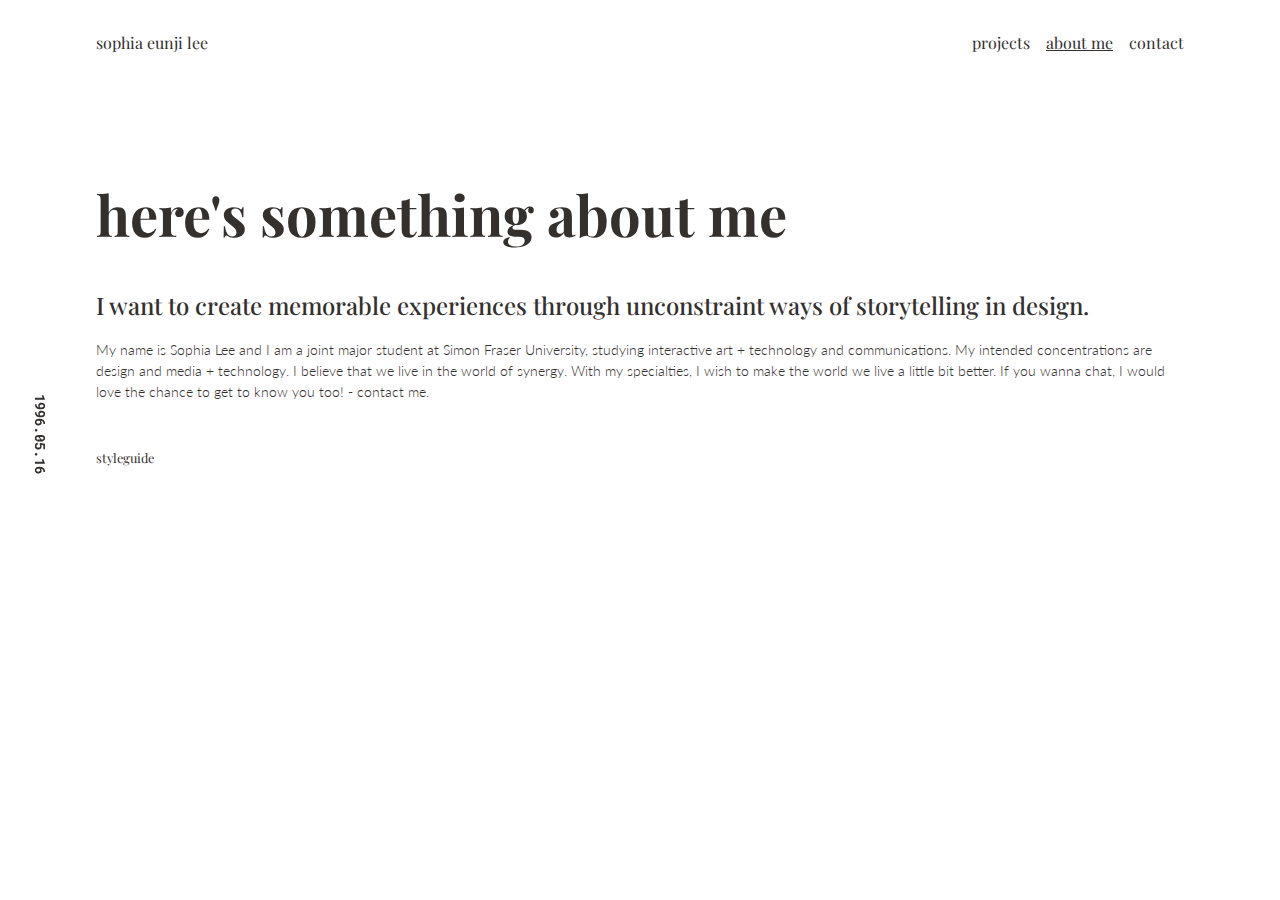
==== about.html @ 0262adbe "Added styleguide and edited the css" ====
<!DOCTYPE html>
<html lang = "en">
    <head>

        <meta charset="utf-8">
        <title>P01 - Style Guide Template</title>
    
        <link rel = "stylesheet" href = "css/normalize.css">
        <link rel = "stylesheet" href = "css/style.css">
        <link rel = "stylesheet" href = "css/grid-main.css">
        <link href = "https://fonts.googleapis.com/css?family=Lato:300,400|Playfair+Display:400,700|Roboto+Mono" rel= "stylesheet">
    </head>

    <body>
        <header>
            <nav class = "element">
                <a id = "main" class = "nav-link" href = "home.html">sophia eunji lee</a>        
                <a class = "nav-link" href = "contact.html">contact</a>
                <a id = "about" class = "active nav-link" href = "about.html">about me</a>
                <a id = "projects" class = "nav-link" href = "projects.html">projects</a>
            </nav>
        </header>

        <section class = "vertical element">
            <h4 class = "vertical-text">1996.05.16</h4>
        </section>

        <section class = "page element">
            <h1>here's something about me</h1>
            <h2>I want to create memorable experiences through unconstraint ways of storytelling in design.</h2>
            <p>My name is Sophia Lee and I am a joint major student at Simon Fraser University, studying interactive art + technology and communications. My intended concentrations are design and media + technology. I believe that we live in the world of synergy. With my specialties, I wish to make the world we live a little bit better. If you wanna chat, I would love the chance to get to know you too! - <a href = "contact.html" class = "in-text-link">contact me</a>.

            </p>
        </section>

        <section>
            <a class = "footer" href = "index.html">styleguide</a>   
        </section>
    </body>
</html>
---- css/style.css ----
/* -------------GENERAL ELEMENTS-------------- */
body {
    font-size: 1rem;
    color: #33302E;
}

.footer {
  font-size: 0.8rem;
  font-family: "Playfair Display", serif;
}

.element {
    padding-bottom: 2rem;
}

.styleguide.element {
    border-top-width: 0.05rem;
    border-top-style: solid;
    border-top-color: #33302E;
}

code {
    font-size: 0.9rem;
    background-color: #EEE;
    padding: 0.5rem;
    display: block;
}

img {
  width: 100%;
}

/* -------------GERNERAL ELEMENTS-------------- */


/* -------------INTERACTIVE ELEMENTS-------------- */

.nav-link {
  float: right;
}

.active.nav-link {
  text-decoration: underline;
}

#main.nav-link {
  float: left;
}


.nav-link, .in-text-link {
  font-family: "Playfair Display", serif;
  text-decoration: none;
  color: #33302E;
  display: inline-block;
}

.in-text-link {
  font-family: "Lato", sans-serif;
  transition-duration: 0.8s;  
}

.in-text-link:active, .in-text-link:hover, .in-text-link:focus, 
.nav-link:active, .nav-link:hover, .nav-link:focus {
/* ref from: https://codepen.io/raaasin/pen/quvHr */
    animation:colorchange 4s infinite alternate;
}

.in-text-link:active, .in-text-link:hover, .in-text-link:focus {
    letter-spacing: 0.2rem;
}

/* -------------INTERACTIVE ELEMENTS-------------- */

.img-as-link {
  width: 100%;
}

.img-as-link {
  width: 100%;
}

.img-as-link:active, .img-as-link:hover, .img-as-link:focus {
  opacity: 0.7;
  transition: 2s;
}

/* -------------TEXT ELEMENTS-------------- */
h1 {
    font-family: "Playfair Display", serif;
    font-weight : 700;
    font-size: 3.5rem;
}

h2 {
    font-family: "Playfair Display", serif;
    font-weight : 500;
    font-size: 1.5rem;
}

h3 {
    font-family: "Lato", sans-serif;
    font-weight: 400;
    font-size: 1rem;
    margin-bottom: none;
}

h4 {
  font-family: "Roboto Mono", monospace;
  font-size: 0.9rem;
}

.vertical-text{
  transform: rotate(90deg);
}

a {
  text-decoration: none;
  color: #33302E;
}

p, ol, ul {
    font-family: "Lato", sans-serif;
    font-weight: 300;
    line-height: 1.3rem;
    font-size: 0.9rem;
}
/* -------------TEXT ELEMENTS-------------- */


/* -------------COMBINED ELEMENTS-------------- */

/* -------------COMBINED ELEMENTS-------------- */

/* -------------ANIMATIONS-------------- */

@keyframes colorchange {
  0% {
    color: #D34D2B;
  }
  
  10% {
    color: #EA2A18;
  }
  
  20% {
    color: #EA723C;
  }
  
  30% {
    color: #D37835;
  }
  
  40% {
    color: #F69424;
  }
  
  50% {
    color: #D37835;
  }
  
  60% {
    color: #EA723C;
  }
  
  70% {
    color: #EA2A18;
  }

  80% {
    color: #D34D2B;
  }
  
  90% {
    color: #F69126;
  }
  
  100% {
    color: #D34935;
  }
}

/* -------------ANIMATIONS-------------- */
---- css/grid-main.css ----
*, *::after, *::before {
    box-sizing: border-box;
}

body {
    margin: 2rem 6rem 0rem 6rem;
}

footer {
    position:fixed;
    top: 93%;

}

.vertical.element{
    position: fixed;
    top: 45%;
    left: 0rem;

}

#home.element {
    position: fixed;
    top: 30%;
}

.page.element {
    margin-top: 7rem;
}

#about, #projects {
    padding-right: 1rem;
}

.bodycontent {
    padding-top: 2rem;
}
/* *, *::after, *::before {
    box-sizing: border-box;
}

nav {
    margin: 8.56% 8.56% 0 8.56%;
}

.element {
    display: flex;
    flex-wrap: wrap;
}

.nav-link-container {
    display: flex;
}

.col_10_of_10 {
	width: 100%;
}

.col_9_of_10 {
  	width: 89.84%;
}

.col_8_of_10 {
  	width: 79.68%;
}

.col_7_of_10 {
  	width: 69.52%;
}

.col_6_of_10 {
  	width: 59.36%;
}

.col_5_of_10 {
  	width: 49.2%;
}

.col_4_of_10 {
  	width: 39.04%;
}

.col_3_of_10 {
  	width: 28.88%;
}

.col_2_of_10 {
  	width: 18.72%;
}

.col_1_of_10 {
  	width: 8.56%;
} */
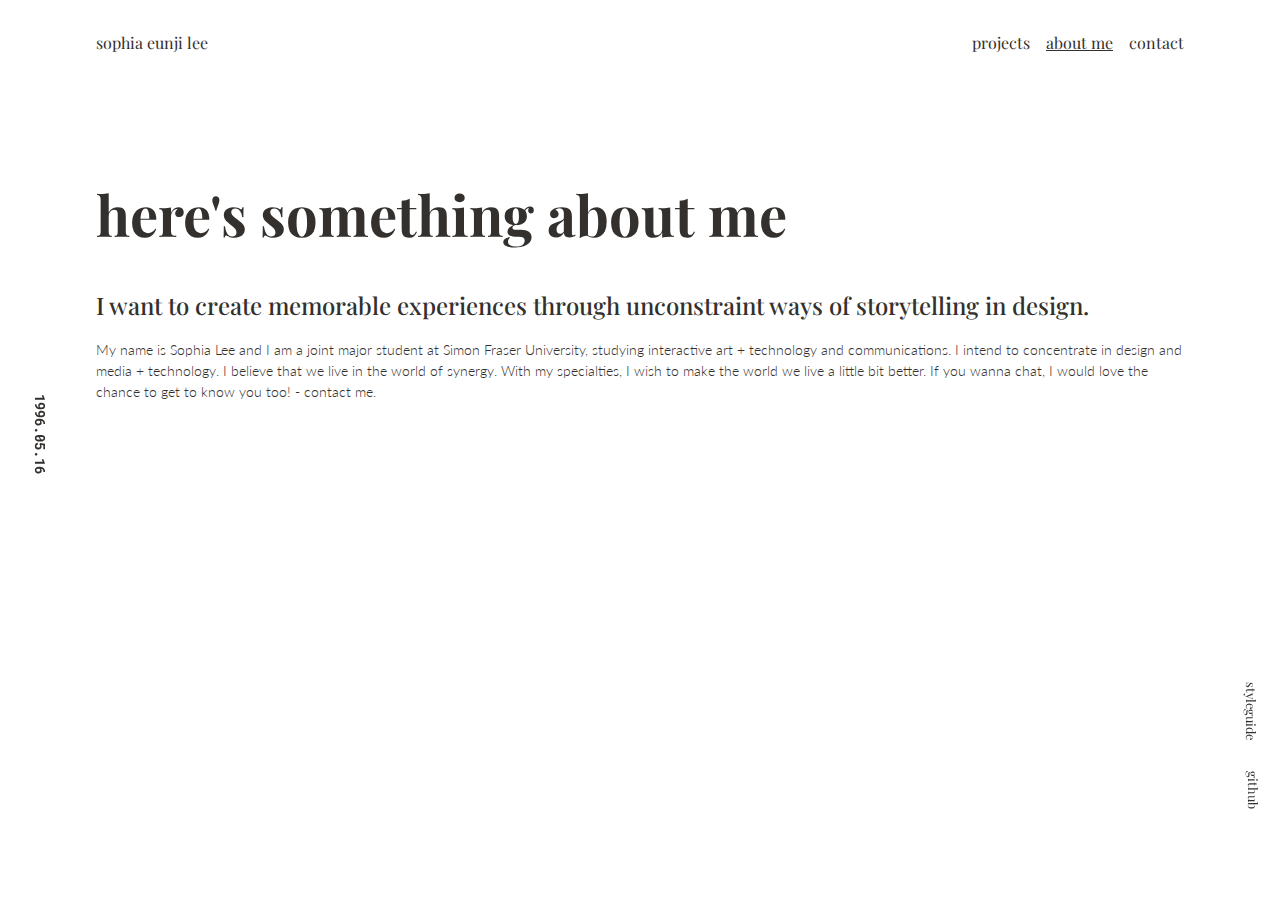
==== commit ec6ad06d: "Edited content and css" ====
--- a/about.html
+++ b/about.html
@@ -3,6 +3,7 @@
     <head>
 
         <meta charset="utf-8">
+        <meta name="viewport" content="width = device-width,initial-scale = 1">
         <title>P01 - Style Guide Template</title>
     
         <link rel = "stylesheet" href = "css/normalize.css">
@@ -28,13 +29,15 @@
         <section class = "page element">
             <h1>here's something about me</h1>
             <h2>I want to create memorable experiences through unconstraint ways of storytelling in design.</h2>
-            <p>My name is Sophia Lee and I am a joint major student at Simon Fraser University, studying interactive art + technology and communications. My intended concentrations are design and media + technology. I believe that we live in the world of synergy. With my specialties, I wish to make the world we live a little bit better. If you wanna chat, I would love the chance to get to know you too! - <a href = "contact.html" class = "in-text-link">contact me</a>.
+            <p>My name is Sophia Lee and I am a joint major student at Simon Fraser University, studying interactive art + technology and communications. I intend to concentrate in design and media + technology. I believe that we live in the world of synergy. With my specialties, I wish to make the world we live a little bit better. If you wanna chat, I would love the chance to get to know you too! - <a href = "contact.html" class = "in-text-link">contact me</a>.
 
             </p>
         </section>
 
+
         <section>
-            <a class = "footer" href = "index.html">styleguide</a>   
+            <a id = "styleguide" class = "vertical-text text-link footer" href = "index.html" target="_blank">styleguide</a>
+            <a id = "github" class = "vertical-text text-link footer" href = "https://github.com/ssophiialee/iat339-P03" target="_blank">github</a>      
         </section>
     </body>
 </html>--- a/css/style.css
+++ b/css/style.css
@@ -30,6 +30,14 @@
   width: 100%;
 }
 
+img.for-project {
+  border: 1px solid #BFB4AC;
+}
+
+button:focus {
+  outline: 0;
+}
+
 /* -------------GERNERAL ELEMENTS-------------- */
 
 
@@ -47,8 +55,11 @@
   float: left;
 }
 
-
-.nav-link, .in-text-link {
+.nav-link.for-project {
+  float: left;
+}
+
+.nav-link, .in-text-link, .text-link {
   font-family: "Playfair Display", serif;
   text-decoration: none;
   color: #33302E;
@@ -60,7 +71,8 @@
   transition-duration: 0.8s;  
 }
 
-.in-text-link:active, .in-text-link:hover, .in-text-link:focus, 
+.in-text-link:active, .in-text-link:hover, .in-text-link:focus,
+.text-link:active, .text-link:hover, .text-link:focus,  
 .nav-link:active, .nav-link:hover, .nav-link:focus {
 /* ref from: https://codepen.io/raaasin/pen/quvHr */
     animation:colorchange 4s infinite alternate;
@@ -84,6 +96,25 @@
   opacity: 0.7;
   transition: 2s;
 }
+
+.img-slide {
+  display: none;
+}
+
+.img-slide-button {
+  color: #33302E;
+  background-color: white;
+  font-family: "Roboto Mono", monospace;
+  font-size: 0.9rem;
+  border: none;
+  text-decoration: none;
+  cursor: pointer;
+}
+
+.selected {
+  text-decoration: underline;
+}
+
 
 /* -------------TEXT ELEMENTS-------------- */
 h1 {
@@ -102,7 +133,7 @@
     font-family: "Lato", sans-serif;
     font-weight: 400;
     font-size: 1rem;
-    margin-bottom: none;
+    margin-bottom: 0;
 }
 
 h4 {
@@ -125,6 +156,8 @@
     line-height: 1.3rem;
     font-size: 0.9rem;
 }
+
+
 /* -------------TEXT ELEMENTS-------------- */
 
 
--- a/css/grid-main.css
+++ b/css/grid-main.css
@@ -6,17 +6,23 @@
     margin: 2rem 6rem 0rem 6rem;
 }
 
-footer {
-    position:fixed;
-    top: 93%;
-
-}
-
 .vertical.element{
     position: fixed;
     top: 45%;
     left: 0rem;
+}
 
+#styleguide{
+    position: fixed;
+    top: 78%;
+    right: 0rem;
+}
+
+#github{
+    margin-top: 1rem;
+    position: fixed;
+    top: 85%;
+    right: 0.5rem;
 }
 
 #home.element {
@@ -28,66 +34,76 @@
     margin-top: 7rem;
 }
 
-#about, #projects {
+#about, #projects{
     padding-right: 1rem;
 }
 
+
+/* -------------BODY CONTENT-------------- */
+
 .bodycontent {
-    padding-top: 2rem;
-}
-/* *, *::after, *::before {
-    box-sizing: border-box;
+    /* padding-top: 2rem; */
+    margin-top: 5rem;
 }
 
-nav {
-    margin: 8.56% 8.56% 0 8.56%;
+h3.for-project{
+    margin-top: 0;
+    margin-bottom: 0.5rem;
 }
 
-.element {
-    display: flex;
-    flex-wrap: wrap;
+h4.for-project{
+    margin-top: 2rem;
+    margin-bottom: 0.5rem;
 }
 
-.nav-link-container {
-    display: flex;
+p.for-project{
+    margin-top: 0;
 }
 
-.col_10_of_10 {
-	width: 100%;
+.img-slide-control {
+    text-align: center;
+    margin-top: 2rem;
 }
 
-.col_9_of_10 {
-  	width: 89.84%;
+.img-slide-content {
+    display: block;
+    margin-left: auto;
+    margin-right: auto;
+    margin-top: 1rem;
+    margin-bottom: 1rem;
 }
 
-.col_8_of_10 {
-  	width: 79.68%;
+@media screen and (max-width: 600px) {
+    .nav-link {
+        float: none;
+        width: 100%;
+    }
+
+    #main.nav-link {
+        margin-bottom: 1rem;
+    }
+
+    body {
+        margin: 2rem 4rem 0rem 4rem;
+    }
 }
 
-.col_7_of_10 {
-  	width: 69.52%;
+@media screen and (max-height: 500px) {
+    #styleguide{
+        top: 40%;
+    }
+    
+    #github{
+        margin-top: 1rem;
+        position: fixed;
+        top: 60%;
+        right: 0.6rem;
+    }
 }
 
-.col_6_of_10 {
-  	width: 59.36%;
-}
 
-.col_5_of_10 {
-  	width: 49.2%;
-}
-
-.col_4_of_10 {
-  	width: 39.04%;
-}
-
-.col_3_of_10 {
-  	width: 28.88%;
-}
-
-.col_2_of_10 {
-  	width: 18.72%;
-}
-
-.col_1_of_10 {
-  	width: 8.56%;
-} */+@media screen and (max-height: 250px) {
+    #styleguide, #github {
+        display: none;
+    }
+}